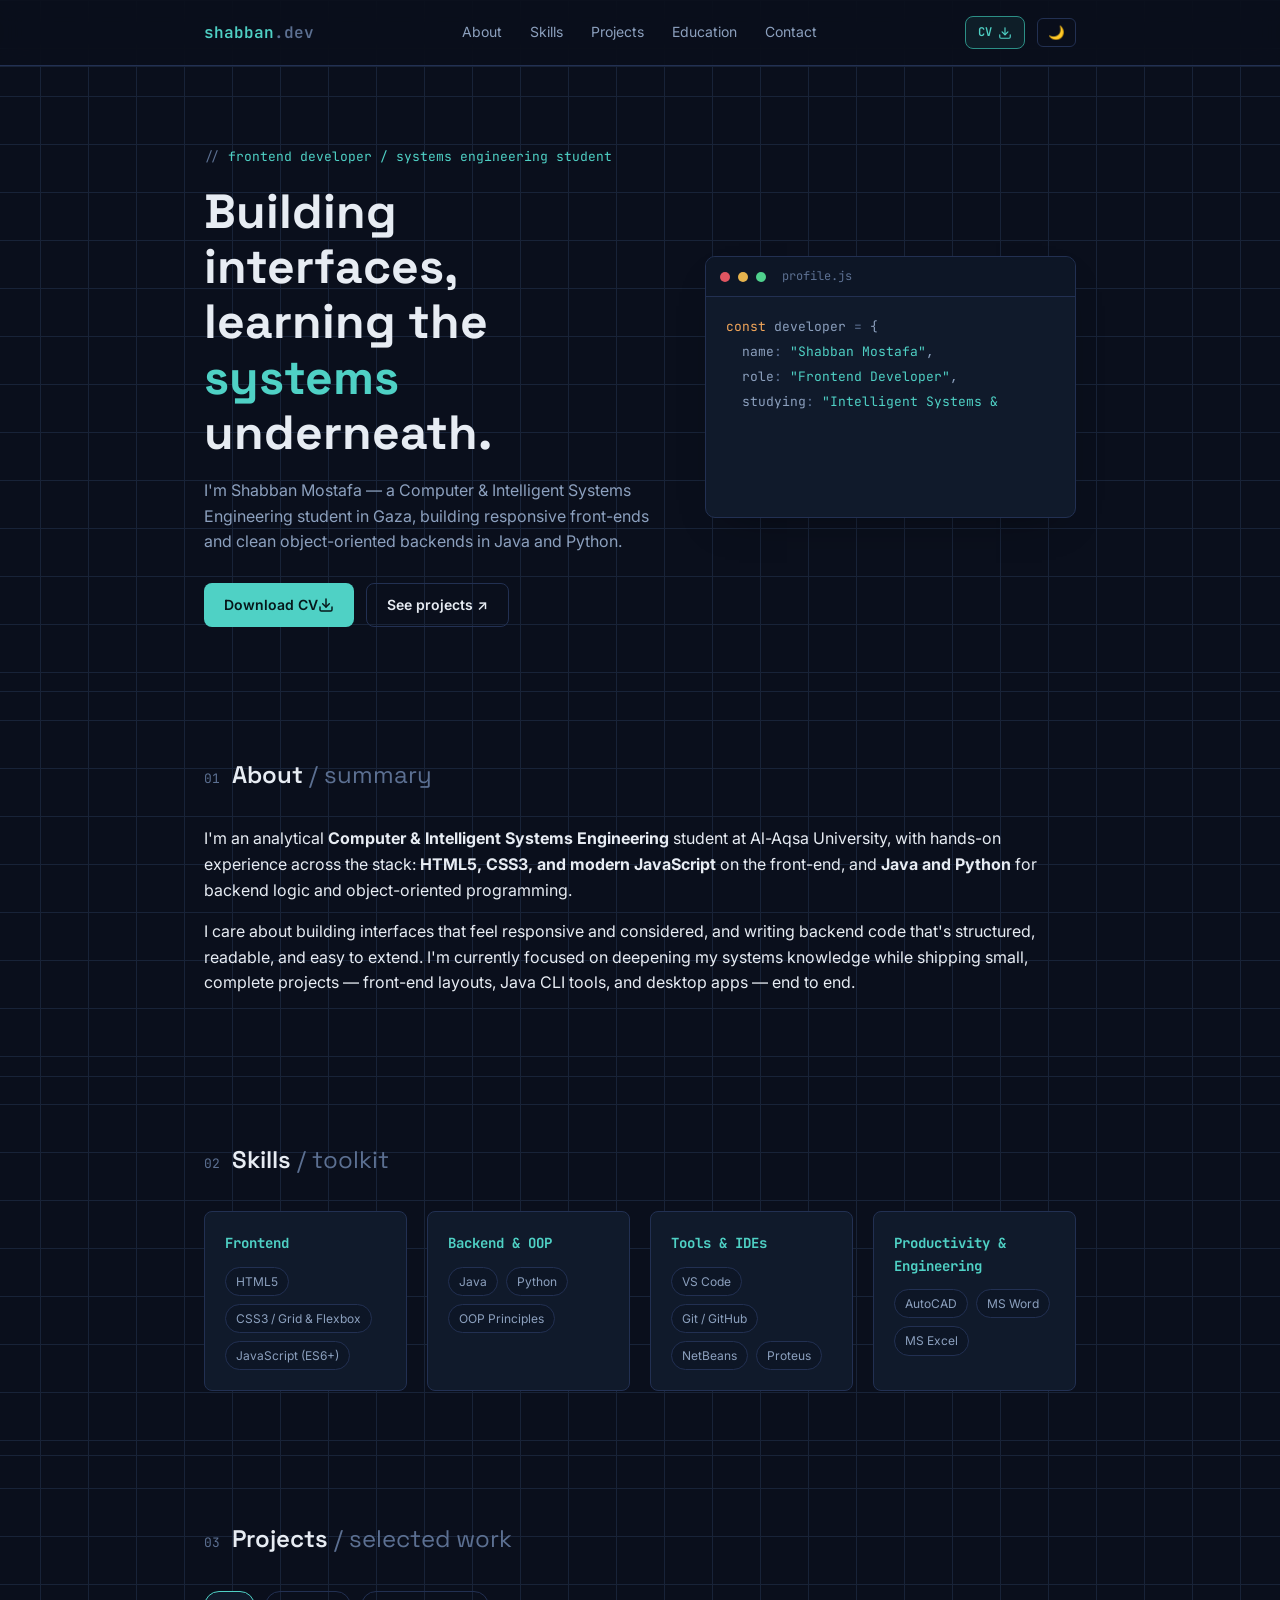
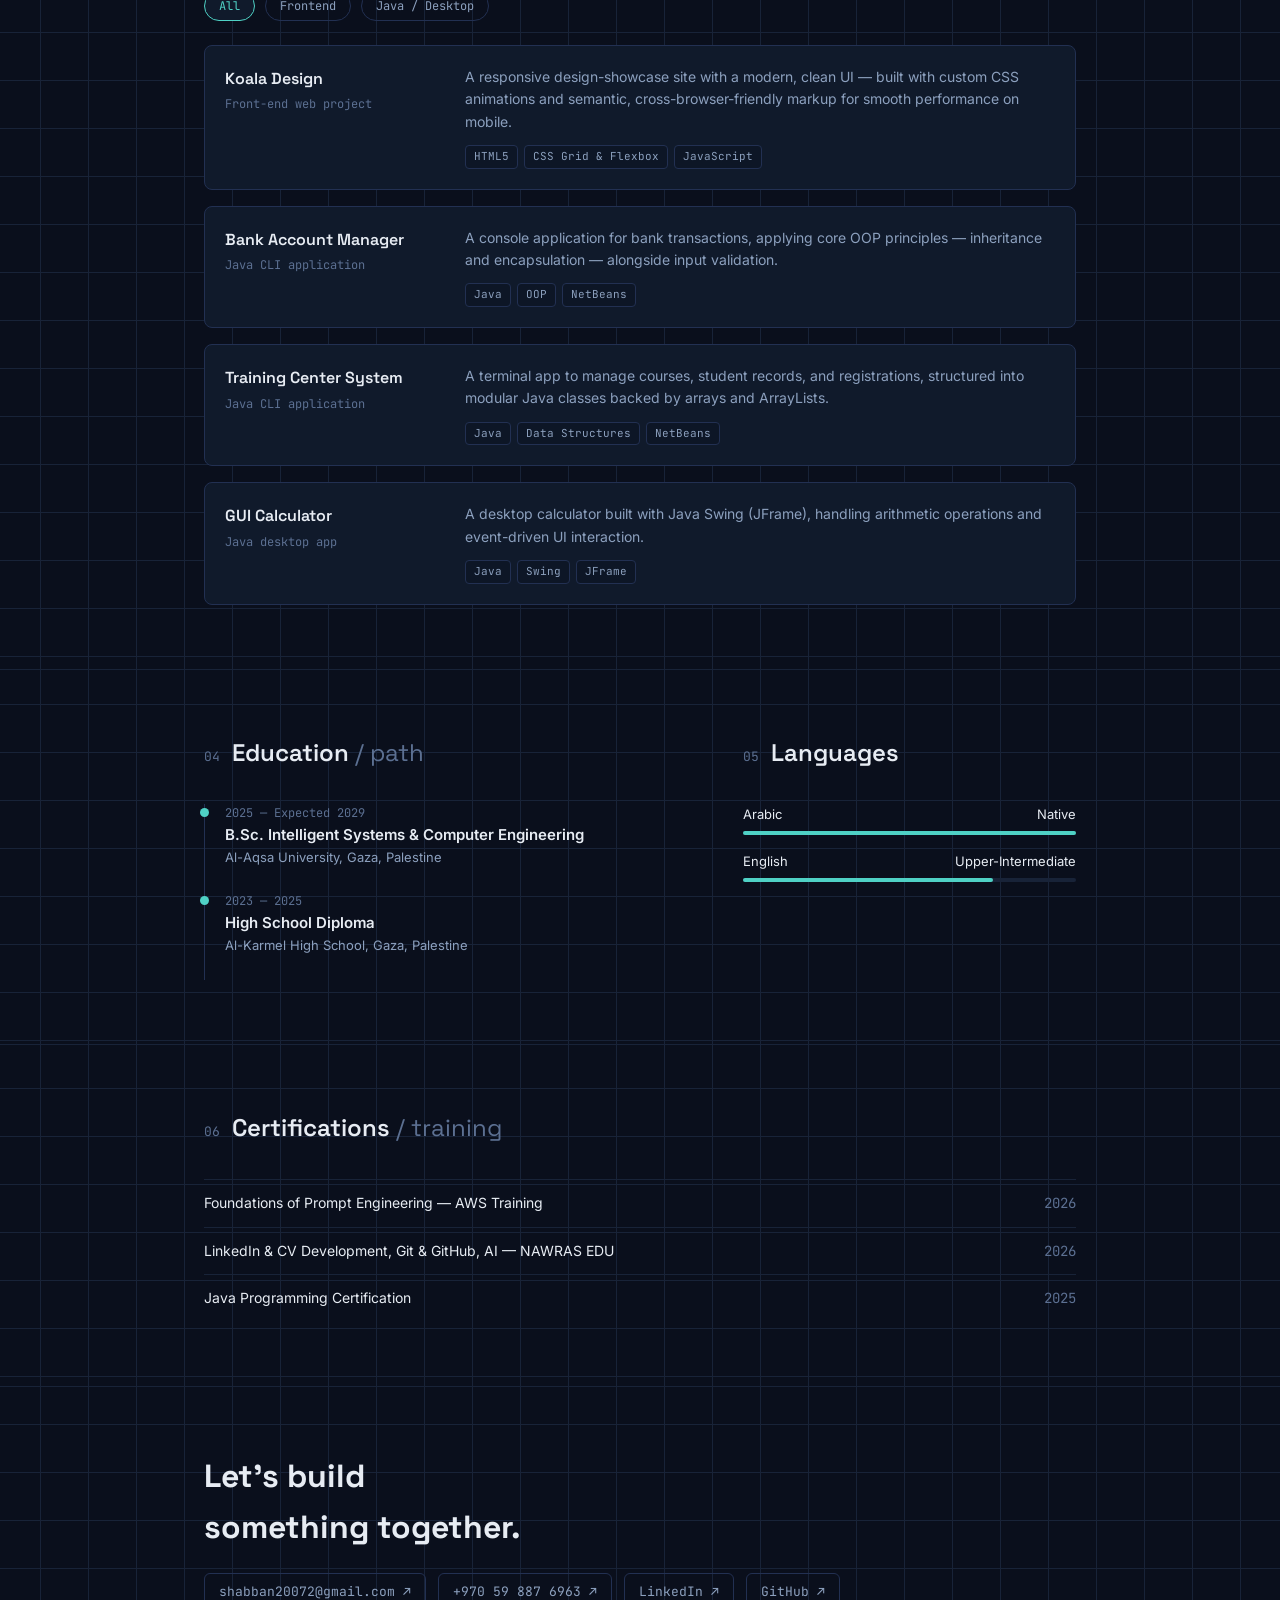
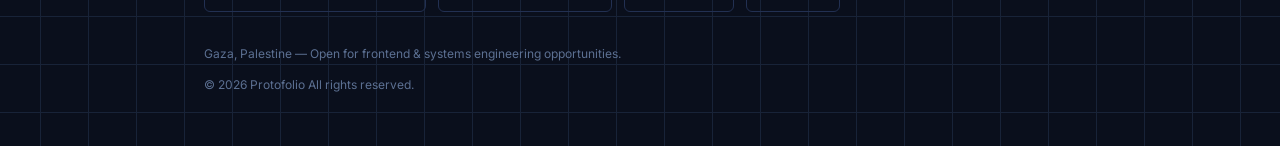
==== protofolio.html @ c846b04c "Add portfolio files: html, css, js, and cv" ====
<!DOCTYPE html>
<html lang="en" data-theme="dark">

<head>
    <meta charset="UTF-8">
    <meta name="viewport" content="width=device-width, initial-scale=1.0">
    <title>Shabban Mostafa — Frontend Developer & Systems Engineering Student</title>
    <link rel="preconnect" href="https://fonts.googleapis.com">
    <link rel="preconnect" href="https://fonts.gstatic.com" crossorigin>
    <link
        href="https://fonts.googleapis.com/css2?family=Inter:wght@400;500;600;700&family=JetBrains+Mono:wght@400;500;600&family=Space+Grotesk:wght@500;600;700&display=swap"
        rel="stylesheet">
    <link rel="icon" type="image/png" href="Gemini_Generated_Image_3iw3ls3iw3ls3iw3.jpg">
    <link rel="stylesheet" href="proto.css">
</head>

<body>

    <!-- Scroll Progress Indicator -->
    <div class="scroll-progress" id="scrollProgress"></div>
    <!-- الهيدر المطور مع زر السيرة الذاتية -->
    <header class="nav">
        <div class="nav-inner">
            <a href="#top" class="logo">shabban<span>.dev</span></a>

            <nav class="links" id="navLinks">
                <a href="#about">About</a>
                <a href="#skills">Skills</a>
                <a href="#projects">Projects</a>
                <a href="#education">Education</a>
                <a href="#contact">Contact</a>
            </nav>

            <div class="nav-controls">
                <!-- زر تحميل الـ CV في الهيدر -->
                <a href="Shabban CV.pdf" download class="btn-cv-nav" title="Download CV" target="_blank">
                    <span>CV</span>
                    <svg width="14" height="14" viewBox="0 0 24 24" fill="none" stroke="currentColor" stroke-width="2"
                        stroke-linecap="round" stroke-linejoin="round">
                        <path d="M21 15v4a2 2 0 0 1-2 2H5a2 2 0 0 1-2-2v-4" />
                        <polyline points="7 10 12 15 17 10" />
                        <line x1="12" y1="15" x2="12" y2="3" />
                    </svg>
                </a>

                <button id="themeToggle" class="icon-btn" aria-label="Toggle Theme">
                    <span class="theme-icon">🌙</span>
                </button>
                <button class="menu-toggle" id="menuToggle" aria-label="Toggle Navigation">
                    <span></span>
                    <span></span>
                    <span></span>
                </button>
            </div>
        </div>
    </header>

    <!-- قسم Hero Section المطور -->
    <section class="hero">
        <div class="wrap hero-grid">
            <div>
                <p class="kicker">frontend developer / systems engineering student</p>
                <h1 class="title">Building interfaces,<br>learning the <em>systems</em><br>underneath.</h1>
                <p class="lede">I'm Shabban Mostafa — a Computer &amp; Intelligent Systems Engineering student in Gaza,
                    building responsive front-ends and clean object-oriented backends in Java and Python.</p>
                <div class="cta-row">
                    <!-- زر تحميل الـ CV الرئيسي -->
                    <a class="btn btn-primary" href="Shabban CV.pdf" download target="_blank">
                        Download CV
                        <svg width="16" height="16" viewBox="0 0 24 24" fill="none" stroke="currentColor"
                            stroke-width="2.2" stroke-linecap="round" stroke-linejoin="round">
                            <path d="M21 15v4a2 2 0 0 1-2 2H5a2 2 0 0 1-2-2v-4" />
                            <polyline points="7 10 12 15 17 10" />
                            <line x1="12" y1="15" x2="12" y2="3" />
                        </svg>
                    </a>
                    <a class="btn btn-ghost" href="#projects">See projects ↗</a>
                </div>
            </div>
            <div class="terminal" aria-hidden="false">
                <div class="term-bar">
                    <span class="dot r"></span><span class="dot y"></span><span class="dot g"></span>
                    <span class="term-title">profile.js</span>
                </div>
                <div class="term-body" id="termBody"></div>
            </div>
        </div>
    </section>

    <!-- About Section -->
    <section id="about">
        <div class="wrap">
            <div class="sec-head">
                <span class="sec-num">01</span>
                <h2 class="sec-title">About <span class="dim">/ summary</span></h2>
            </div>
            <div class="about-body">
                <p>I'm an analytical <strong>Computer &amp; Intelligent Systems Engineering</strong> student at
                    Al-Aqsa University, with hands-on experience across the stack: <strong>HTML5, CSS3, and modern
                        JavaScript</strong> on the front-end, and <strong>Java and Python</strong> for backend logic
                    and object-oriented programming.</p>
                <p>I care about building interfaces that feel responsive and considered, and writing backend code
                    that's structured, readable, and easy to extend. I'm currently focused on deepening my systems
                    knowledge while shipping small, complete projects — front-end layouts, Java CLI tools, and
                    desktop apps — end to end.</p>
            </div>
        </div>
    </section>

    <!-- Skills Section -->
    <section id="skills">
        <div class="wrap">
            <div class="sec-head">
                <span class="sec-num">02</span>
                <h2 class="sec-title">Skills <span class="dim">/ toolkit</span></h2>
            </div>
            <div class="skill-groups">
                <div class="skill-card">
                    <h3>Frontend</h3>
                    <div class="chip-row">
                        <span class="chip">HTML5</span>
                        <span class="chip">CSS3 / Grid & Flexbox</span>
                        <span class="chip">JavaScript (ES6+)</span>
                    </div>
                </div>
                <div class="skill-card">
                    <h3>Backend &amp; OOP</h3>
                    <div class="chip-row">
                        <span class="chip">Java</span>
                        <span class="chip">Python</span>
                        <span class="chip">OOP Principles</span>
                    </div>
                </div>
                <div class="skill-card">
                    <h3>Tools &amp; IDEs</h3>
                    <div class="chip-row">
                        <span class="chip">VS Code</span>
                        <span class="chip">Git / GitHub</span>
                        <span class="chip">NetBeans</span>
                        <span class="chip">Proteus</span>
                    </div>
                </div>
                <div class="skill-card">
                    <h3>Productivity &amp; Engineering</h3>
                    <div class="chip-row">
                        <span class="chip">AutoCAD</span>
                        <span class="chip">MS Word</span>
                        <span class="chip">MS Excel</span>
                    </div>
                </div>
            </div>
        </div>
    </section>

    <!-- Projects Section -->
    <section id="projects">
        <div class="wrap">
            <div class="sec-head">
                <span class="sec-num">03</span>
                <h2 class="sec-title">Projects <span class="dim">/ selected work</span></h2>
            </div>

            <!-- Projects Filter -->
            <div class="project-filters">
                <button class="filter-btn active" data-filter="all">All</button>
                <button class="filter-btn" data-filter="frontend">Frontend</button>
                <button class="filter-btn" data-filter="java">Java / Desktop</button>
            </div>

            <div class="proj-list">
                <div class="proj" data-category="frontend">
                    <div class="proj-meta">
                        <div class="proj-name">Koala Design</div>
                        <span class="proj-type">Front-end web project</span>
                    </div>
                    <div class="proj-details">
                        <p class="proj-desc">A responsive design-showcase site with a modern, clean UI — built with
                            custom CSS animations and semantic, cross-browser-friendly markup for smooth performance
                            on mobile.</p>
                        <div class="proj-tags">
                            <span class="tag">HTML5</span>
                            <span class="tag">CSS Grid &amp; Flexbox</span>
                            <span class="tag">JavaScript</span>
                        </div>
                    </div>
                </div>

                <div class="proj" data-category="java">
                    <div class="proj-meta">
                        <div class="proj-name">Bank Account Manager</div>
                        <span class="proj-type">Java CLI application</span>
                    </div>
                    <div class="proj-details">
                        <p class="proj-desc">A console application for bank transactions, applying core OOP
                            principles — inheritance and encapsulation — alongside input validation.</p>
                        <div class="proj-tags">
                            <span class="tag">Java</span>
                            <span class="tag">OOP</span>
                            <span class="tag">NetBeans</span>
                        </div>
                    </div>
                </div>

                <div class="proj" data-category="java">
                    <div class="proj-meta">
                        <div class="proj-name">Training Center System</div>
                        <span class="proj-type">Java CLI application</span>
                    </div>
                    <div class="proj-details">
                        <p class="proj-desc">A terminal app to manage courses, student records, and registrations,
                            structured into modular Java classes backed by arrays and ArrayLists.</p>
                        <div class="proj-tags">
                            <span class="tag">Java</span>
                            <span class="tag">Data Structures</span>
                            <span class="tag">NetBeans</span>
                        </div>
                    </div>
                </div>

                <div class="proj" data-category="java">
                    <div class="proj-meta">
                        <div class="proj-name">GUI Calculator</div>
                        <span class="proj-type">Java desktop app</span>
                    </div>
                    <div class="proj-details">
                        <p class="proj-desc">A desktop calculator built with Java Swing (JFrame), handling
                            arithmetic operations and event-driven UI interaction.</p>
                        <div class="proj-tags">
                            <span class="tag">Java</span>
                            <span class="tag">Swing</span>
                            <span class="tag">JFrame</span>
                        </div>
                    </div>
                </div>
            </div>
        </div>
    </section>

    <!-- Education & Languages Section -->
    <section id="education">
        <div class="wrap two-col">
            <div>
                <div class="sec-head">
                    <span class="sec-num">04</span>
                    <h2 class="sec-title">Education <span class="dim">/ path</span></h2>
                </div>
                <div class="timeline">
                    <div class="tl-item">
                        <div class="tl-when">2025 — Expected 2029</div>
                        <div class="tl-what">B.Sc. Intelligent Systems &amp; Computer Engineering</div>
                        <div class="tl-where">Al-Aqsa University, Gaza, Palestine</div>
                    </div>
                    <div class="tl-item">
                        <div class="tl-when">2023 — 2025</div>
                        <div class="tl-what">High School Diploma</div>
                        <div class="tl-where">Al-Karmel High School, Gaza, Palestine</div>
                    </div>
                </div>
            </div>
            <div>
                <div class="sec-head">
                    <span class="sec-num">05</span>
                    <h2 class="sec-title">Languages</h2>
                </div>
                <div class="lang-item">
                    <div class="lang-name"><span>Arabic</span><span>Native</span></div>
                    <div class="bar">
                        <div class="bar-fill" style="width:100%"></div>
                    </div>
                </div>
                <div class="lang-item">
                    <div class="lang-name"><span>English</span><span>Upper-Intermediate</span></div>
                    <div class="bar">
                        <div class="bar-fill" style="width:75%"></div>
                    </div>
                </div>
            </div>
        </div>
    </section>

    <!-- Certifications Section -->
    <section id="certs">
        <div class="wrap">
            <div class="sec-head">
                <span class="sec-num">06</span>
                <h2 class="sec-title">Certifications <span class="dim">/ training</span></h2>
            </div>
            <ul class="cert-list">
                <li><span class="cert-name">Foundations of Prompt Engineering — AWS Training</span><span
                        class="cert-year">2026</span></li>
                <li><span class="cert-name">LinkedIn &amp; CV Development, Git &amp; GitHub, AI — NAWRAS
                        EDU</span><span class="cert-year">2026</span></li>
                <li><span class="cert-name">Java Programming Certification</span><span class="cert-year">2025</span>
                </li>
            </ul>
        </div>
    </section>

    <!-- Contact Section -->
    <footer id="contact">
        <div class="wrap">
            <h2 class="contact-title">Let's build<br>something together.</h2>
            <div class="contact-links">
                <a class="contact-item" href="mailto:shabban20072@gmail.com">shabban20072@gmail.com ↗</a>
                <a class="contact-item" href="https://api.whatsapp.com/send?phone=970598876963" target="_blank"
                    rel="noopener">+970 59 887 6963 ↗</a>
                <a class="contact-item" href="https://www.linkedin.com/in/shabban-bakroon-a314b6403/" target="_blank"
                    rel="noopener">LinkedIn ↗</a>
                <a class="contact-item" href="https://github.com/" target="_blank" rel="noopener">GitHub ↗</a>
            </div>
            <p class="foot-note">Gaza, Palestine — Open for frontend &amp; systems engineering opportunities.</p>
            <p class="foot-note">© 2026 Protofolio All rights reserved.</p>
        </div>
    </footer>

    </main>

    <!-- Back to top button -->
    <button id="backToTop" class="back-to-top" aria-label="Back to Top">↑</button>
    <script src="main.js"></script>
</body>

</html>
---- proto.css ----
:root {
    --bg: #0a0f1c;
    --bg-elev: #101a2b;
    --bg-elev-2: #0d1626;
    --line: #223052;
    --line-soft: #182338;
    --text: #e7ecf3;
    --text-dim: #8ca0be;
    --text-faint: #5c7092;
    --accent: #4fd1c5;
    --accent-hover: #67dccf;
    --accent-dim: #2c8f86;
    --accent-warm: #f2a65a;
    --font-display: 'Space Grotesk', sans-serif;
    --font-body: 'Inter', sans-serif;
    --font-mono: 'JetBrains Mono', monospace;
    --maxw: 920px;
    --radius: 8px;
    --transition: 0.2s ease;
}

[data-theme="light"] {
    --bg: #f8fafc;
    --bg-elev: #ffffff;
    --bg-elev-2: #f1f5f9;
    --line: #cbd5e1;
    --line-soft: #e2e8f0;
    --text: #0f172a;
    --text-dim: #475569;
    --text-faint: #94a3b8;
    --accent: #0d9488;
    --accent-hover: #14b8a6;
    --accent-dim: #99f6e4;
    --accent-warm: #d97706;
}

* {
    box-sizing: border-box;
}

html {
    scroll-behavior: smooth;
}

body {
    margin: 0;
    background: var(--bg);
    color: var(--text);
    font-family: var(--font-body);
    line-height: 1.6;
    background-image:
        linear-gradient(var(--line-soft) 1px, transparent 1px),
        linear-gradient(90deg, var(--line-soft) 1px, transparent 1px);
    background-size: 48px 48px;
    background-position: center top;
    transition: background-color 0.3s ease, color 0.3s ease;
}

/* Scroll Progress */
.scroll-progress {
    position: fixed;
    top: 0;
    left: 0;
    height: 3px;
    background: var(--accent);
    width: 0%;
    z-index: 100;
    transition: width 0.1s linear;
}

.wrap {
    max-width: var(--maxw);
    margin: 0 auto;
    padding: 0 24px;
}

/* ---------- NAV ---------- */
header.nav {
    position: sticky;
    top: 0;
    z-index: 50;
    background: rgba(10, 15, 28, 0.82);
    backdrop-filter: blur(12px);
    border-bottom: 1px solid var(--line);
    transition: background 0.3s ease;
}

[data-theme="light"] header.nav {
    background: rgba(248, 250, 252, 0.85);
}

.nav-inner {
    max-width: var(--maxw);
    margin: 0 auto;
    padding: 16px 24px;
    display: flex;
    align-items: center;
    justify-content: space-between;
}

.logo {
    font-family: var(--font-mono);
    font-size: 16px;
    font-weight: 600;
    color: var(--accent);
    text-decoration: none;
}

.logo span {
    color: var(--text-faint);
}

nav.links {
    display: flex;
    gap: 28px;
}

nav.links a {
    font-size: 14px;
    text-decoration: none;
    color: var(--text-dim);
    transition: color var(--transition);
}

nav.links a:hover {
    color: var(--accent);
}

.nav-controls {
    display: flex;
    align-items: center;
    gap: 12px;
}

.icon-btn,
.menu-toggle {
    background: transparent;
    border: 1px solid var(--line);
    color: var(--text);
    padding: 6px 10px;
    border-radius: 6px;
    cursor: pointer;
    transition: var(--transition);
}

.icon-btn:hover {
    border-color: var(--accent);
}

.menu-toggle {
    display: none;
    flex-direction: column;
    gap: 4px;
}

.menu-toggle span {
    width: 18px;
    height: 2px;
    background: var(--text);
}

@media (max-width: 768px) {
    .menu-toggle {
        display: flex;
    }

    nav.links {
        position: absolute;
        top: 100%;
        left: 0;
        right: 0;
        background: var(--bg-elev);
        flex-direction: column;
        padding: 20px 24px;
        gap: 16px;
        border-bottom: 1px solid var(--line);
        display: none;
    }

    nav.links.active {
        display: flex;
    }
}

/* ---------- HERO ---------- */
.hero {
    padding: 80px 0 64px;
}

.hero-grid {
    display: grid;
    grid-template-columns: 1.1fr 0.9fr;
    gap: 48px;
    align-items: center;
}

@media (max-width: 780px) {
    .hero-grid {
        grid-template-columns: 1fr;
    }
}

.kicker {
    font-family: var(--font-mono);
    font-size: 13px;
    color: var(--accent);
    margin: 0 0 16px;
}

.kicker::before {
    content: "// ";
    color: var(--text-faint);
}

h1.title {
    font-family: var(--font-display);
    font-size: clamp(32px, 5vw, 48px);
    line-height: 1.15;
    margin: 0 0 18px;
    font-weight: 700;
}

h1.title em {
    font-style: normal;
    color: var(--accent);
}

.lede {
    color: var(--text-dim);
    font-size: 16px;
    max-width: 48ch;
    margin: 0 0 28px;
}

.cta-row {
    display: flex;
    gap: 12px;
}

.btn {
    font-family: var(--font-body);
    font-weight: 600;
    font-size: 14px;
    padding: 10px 20px;
    border-radius: var(--radius);
    text-decoration: none;
    display: inline-flex;
    align-items: center;
    transition: var(--transition);
}

.btn-primary {
    background: var(--accent);
    color: #06171a;
}

.btn-primary:hover {
    background: var(--accent-hover);
    transform: translateY(-2px);
}

.btn-ghost {
    border: 1px solid var(--line);
    color: var(--text);
}

.btn-ghost:hover {
    border-color: var(--accent);
    color: var(--accent);
    transform: translateY(-2px);
}

/* ---------- TERMINAL ---------- */
.terminal {
    background: var(--bg-elev);
    border: 1px solid var(--line);
    border-radius: 10px;
    overflow: hidden;
    box-shadow: 0 16px 40px -20px rgba(0, 0, 0, 0.4);
}

.term-bar {
    display: flex;
    align-items: center;
    gap: 8px;
    padding: 10px 14px;
    border-bottom: 1px solid var(--line);
    background: var(--bg-elev-2);
}

/* ---------- CV BUTTONS ---------- */
.btn-cv-nav {
    display: inline-flex;
    align-items: center;
    gap: 6px;
    font-family: var(--font-mono);
    font-size: 12px;
    font-weight: 600;
    color: var(--accent);
    background: rgba(79, 209, 197, 0.08);
    border: 1px solid var(--accent-dim);
    padding: 6px 12px;
    border-radius: var(--radius);
    text-decoration: none;
    transition: var(--transition);
}

.btn-cv-nav:hover {
    background: var(--accent);
    color: #06171a;
    border-color: var(--accent);
    transform: translateY(-1px);
}

.btn svg {
    transition: transform var(--transition);
}

.btn:hover svg {
    transform: translateY(2px);
}

.dot {
    width: 10px;
    height: 10px;
    border-radius: 50%;
}

.dot.r {
    background: #e05561;
}

.dot.y {
    background: #e6b34d;
}

.dot.g {
    background: #4fd18d;
}

.term-title {
    margin-left: 8px;
    font-family: var(--font-mono);
    font-size: 12px;
    color: var(--text-faint);
}

.term-body {
    padding: 20px;
    font-family: var(--font-mono);
    font-size: 13px;
    color: var(--text-dim);
    min-height: 220px;
}

.term-body .line {
    margin: 0 0 4px;
}

.term-key {
    color: var(--accent-warm);
}

.term-str {
    color: var(--accent);
}

.term-punct {
    color: var(--text-faint);
}

.cursor {
    display: inline-block;
    width: 8px;
    height: 15px;
    background: var(--accent);
    animation: blink 1s steps(1) infinite;
}

@keyframes blink {
    50% {
        opacity: 0;
    }
}

/* ---------- SECTIONS ---------- */
section {
    padding: 64px 0;
    border-top: 1px solid var(--line-soft);
}

.sec-head {
    display: flex;
    align-items: baseline;
    gap: 12px;
    margin-bottom: 32px;
}

.sec-num {
    font-family: var(--font-mono);
    font-size: 13px;
    color: var(--text-faint);
}

.sec-title {
    font-family: var(--font-display);
    font-size: 24px;
    font-weight: 600;
    margin: 0;
}

.sec-title .dim {
    color: var(--text-faint);
    font-weight: 400;
}

/* ---------- SKILLS CARDS ---------- */
.skill-groups {
    display: grid;
    grid-template-columns: repeat(auto-fit, minmax(200px, 1fr));
    gap: 20px;
}

.skill-card {
    background: var(--bg-elev);
    border: 1px solid var(--line);
    border-radius: var(--radius);
    padding: 20px;
    transition: var(--transition);
}

.skill-card:hover {
    border-color: var(--accent);
    transform: translateY(-3px);
}

.skill-card h3 {
    font-family: var(--font-mono);
    font-size: 14px;
    color: var(--accent);
    margin: 0 0 12px;
}

.chip-row {
    display: flex;
    flex-wrap: wrap;
    gap: 8px;
}

.chip {
    font-size: 12px;
    padding: 4px 10px;
    border: 1px solid var(--line);
    border-radius: 20px;
    color: var(--text-dim);
    background: var(--bg-elev-2);
}

/* ---------- PROJECTS & FILTERS ---------- */
.project-filters {
    display: flex;
    gap: 10px;
    margin-bottom: 24px;
}

.filter-btn {
    background: transparent;
    border: 1px solid var(--line);
    color: var(--text-dim);
    padding: 6px 14px;
    border-radius: 20px;
    cursor: pointer;
    font-family: var(--font-mono);
    font-size: 12px;
    transition: var(--transition);
}

.filter-btn.active,
.filter-btn:hover {
    border-color: var(--accent);
    color: var(--accent);
    background: var(--bg-elev);
}

.proj-list {
    display: flex;
    flex-direction: column;
    gap: 16px;
}

.proj {
    padding: 20px;
    background: var(--bg-elev);
    border: 1px solid var(--line);
    border-radius: var(--radius);
    display: grid;
    grid-template-columns: 220px 1fr;
    gap: 20px;
    transition: var(--transition);
}

.proj:hover {
    border-color: var(--accent-dim);
    transform: translateY(-2px);
}

@media (max-width: 650px) {
    .proj {
        grid-template-columns: 1fr;
    }
}

.proj-name {
    font-family: var(--font-display);
    font-weight: 600;
    font-size: 16px;
}

.proj-type {
    display: block;
    font-family: var(--font-mono);
    font-size: 12px;
    color: var(--text-faint);
    margin-top: 4px;
}

.proj-desc {
    color: var(--text-dim);
    font-size: 14px;
    margin: 0 0 12px;
}

.proj-tags {
    display: flex;
    flex-wrap: wrap;
    gap: 6px;
}

.tag {
    font-family: var(--font-mono);
    font-size: 11px;
    padding: 2px 8px;
    border-radius: 4px;
    background: var(--bg-elev-2);
    border: 1px solid var(--line);
    color: var(--text-dim);
}

/* ---------- TIMELINE & CERTS ---------- */
.two-col {
    display: grid;
    grid-template-columns: 1.2fr 0.8fr;
    gap: 40px;
}

@media (max-width: 700px) {
    .two-col {
        grid-template-columns: 1fr;
    }
}

.timeline {
    position: relative;
    padding-left: 20px;
    border-left: 1px solid var(--line);
}

.tl-item {
    position: relative;
    padding-bottom: 24px;
}

.tl-item::before {
    content: "";
    position: absolute;
    left: -25px;
    top: 4px;
    width: 9px;
    height: 9px;
    border-radius: 50%;
    background: var(--accent);
}

.tl-when {
    font-family: var(--font-mono);
    font-size: 12px;
    color: var(--text-faint);
}

.tl-what {
    font-weight: 600;
    font-size: 15px;
}

.tl-where {
    color: var(--text-dim);
    font-size: 13px;
}

.cert-list {
    list-style: none;
    padding: 0;
    margin: 0;
}

.cert-list li {
    padding: 12px 0;
    border-top: 1px solid var(--line-soft);
    display: flex;
    justify-content: space-between;
    font-size: 14px;
}

.cert-year {
    font-family: var(--font-mono);
    color: var(--text-faint);
}

.lang-item {
    margin-bottom: 16px;
}

.lang-name {
    display: flex;
    justify-content: space-between;
    font-size: 13px;
    margin-bottom: 6px;
}

.bar {
    height: 4px;
    background: var(--line-soft);
    border-radius: 2px;
}

.bar-fill {
    height: 100%;
    background: var(--accent);
    border-radius: 2px;
}

/* ---------- FOOTER & BACK TO TOP ---------- */
footer {
    padding: 64px 0 40px;
    border-top: 1px solid var(--line-soft);
}

.contact-title {
    font-family: var(--font-display);
    font-size: 32px;
    margin: 0 0 20px;
}

.contact-links {
    display: flex;
    flex-wrap: wrap;
    gap: 12px;
    margin-bottom: 32px;
}

.contact-item {
    font-family: var(--font-mono);
    font-size: 13px;
    color: var(--text-dim);
    text-decoration: none;
    border: 1px solid var(--line);
    padding: 8px 14px;
    border-radius: 6px;
    transition: var(--transition);
}

.contact-item:hover {
    border-color: var(--accent);
    color: var(--accent);
}

.foot-note {
    color: var(--text-faint);
    font-size: 12px;
}

.back-to-top {
    position: fixed;
    bottom: 20px;
    right: 20px;
    background: var(--bg-elev);
    border: 1px solid var(--line);
    color: var(--text);
    padding: 10px 14px;
    border-radius: 50%;
    cursor: pointer;
    display: none;
    transition: var(--transition);
}

.back-to-top.visible {
    display: block;
}

.back-to-top:hover {
    border-color: var(--accent);
    color: var(--accent);
}
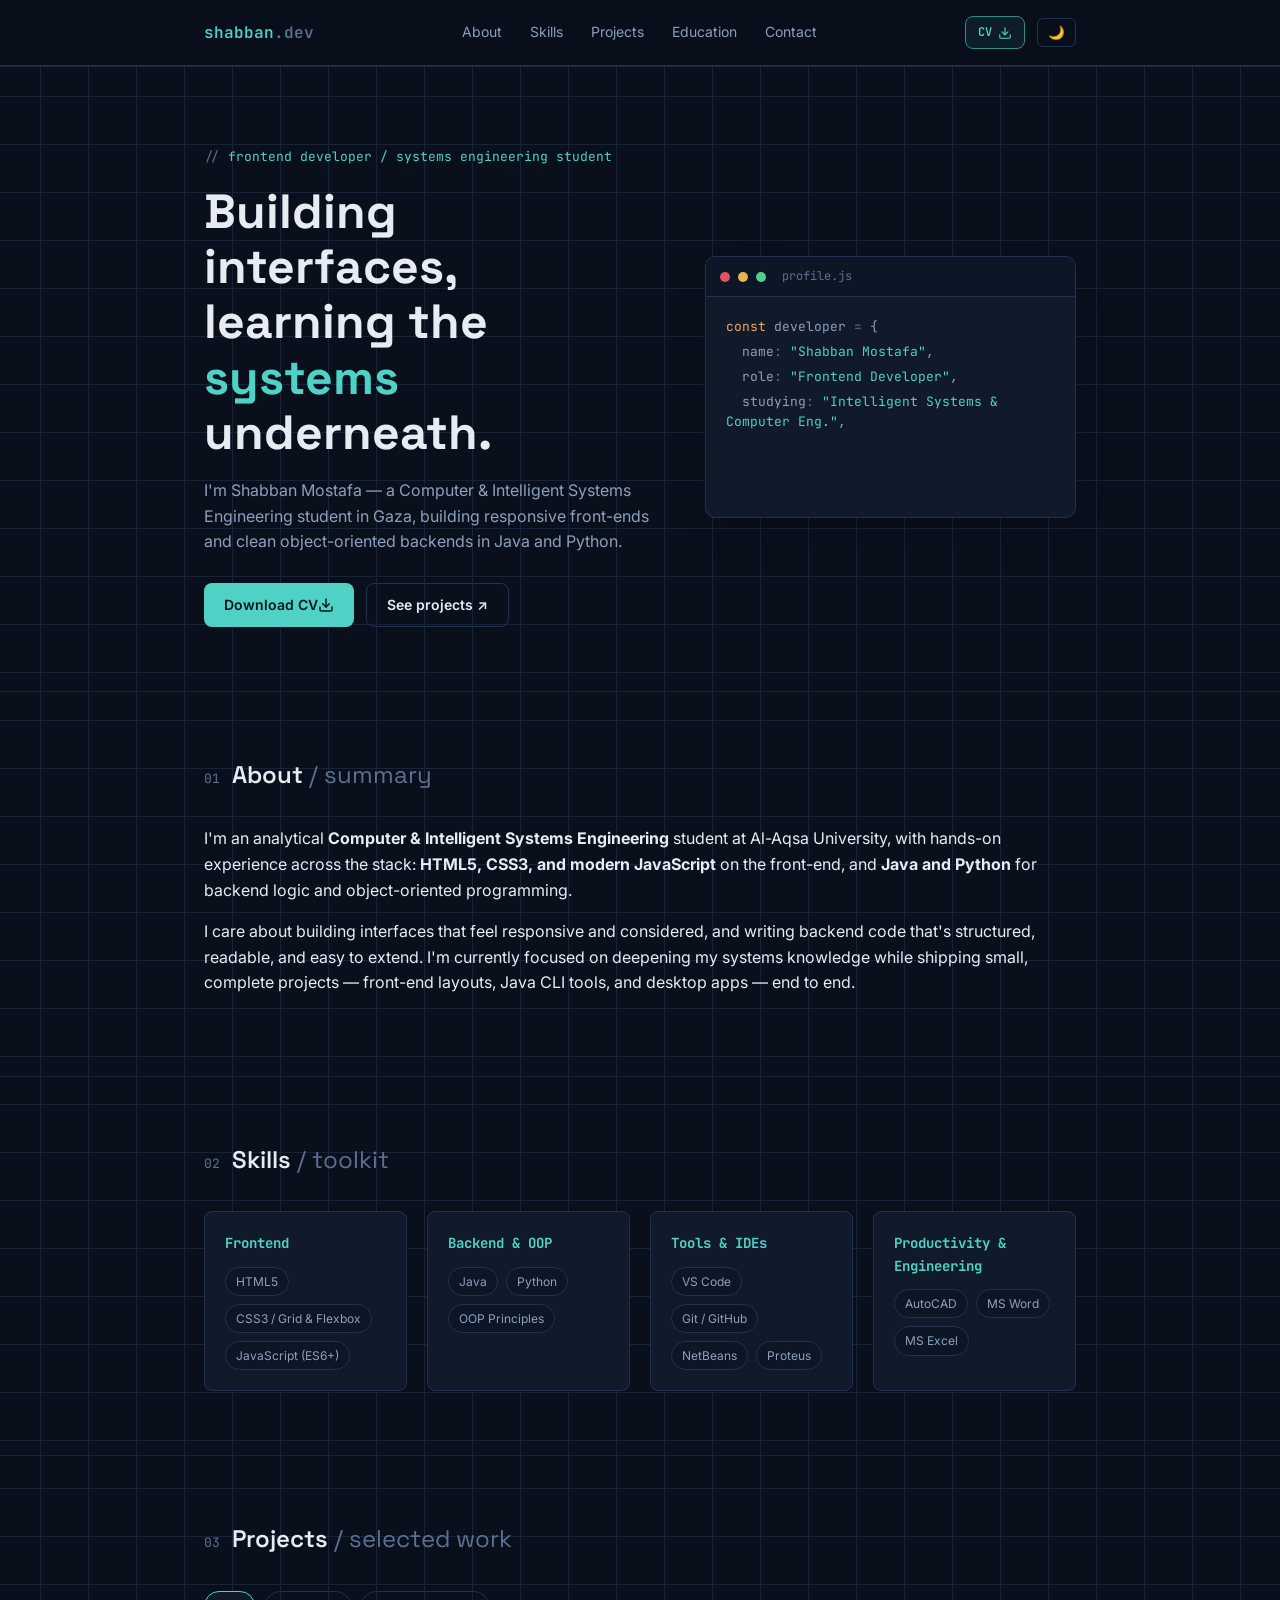
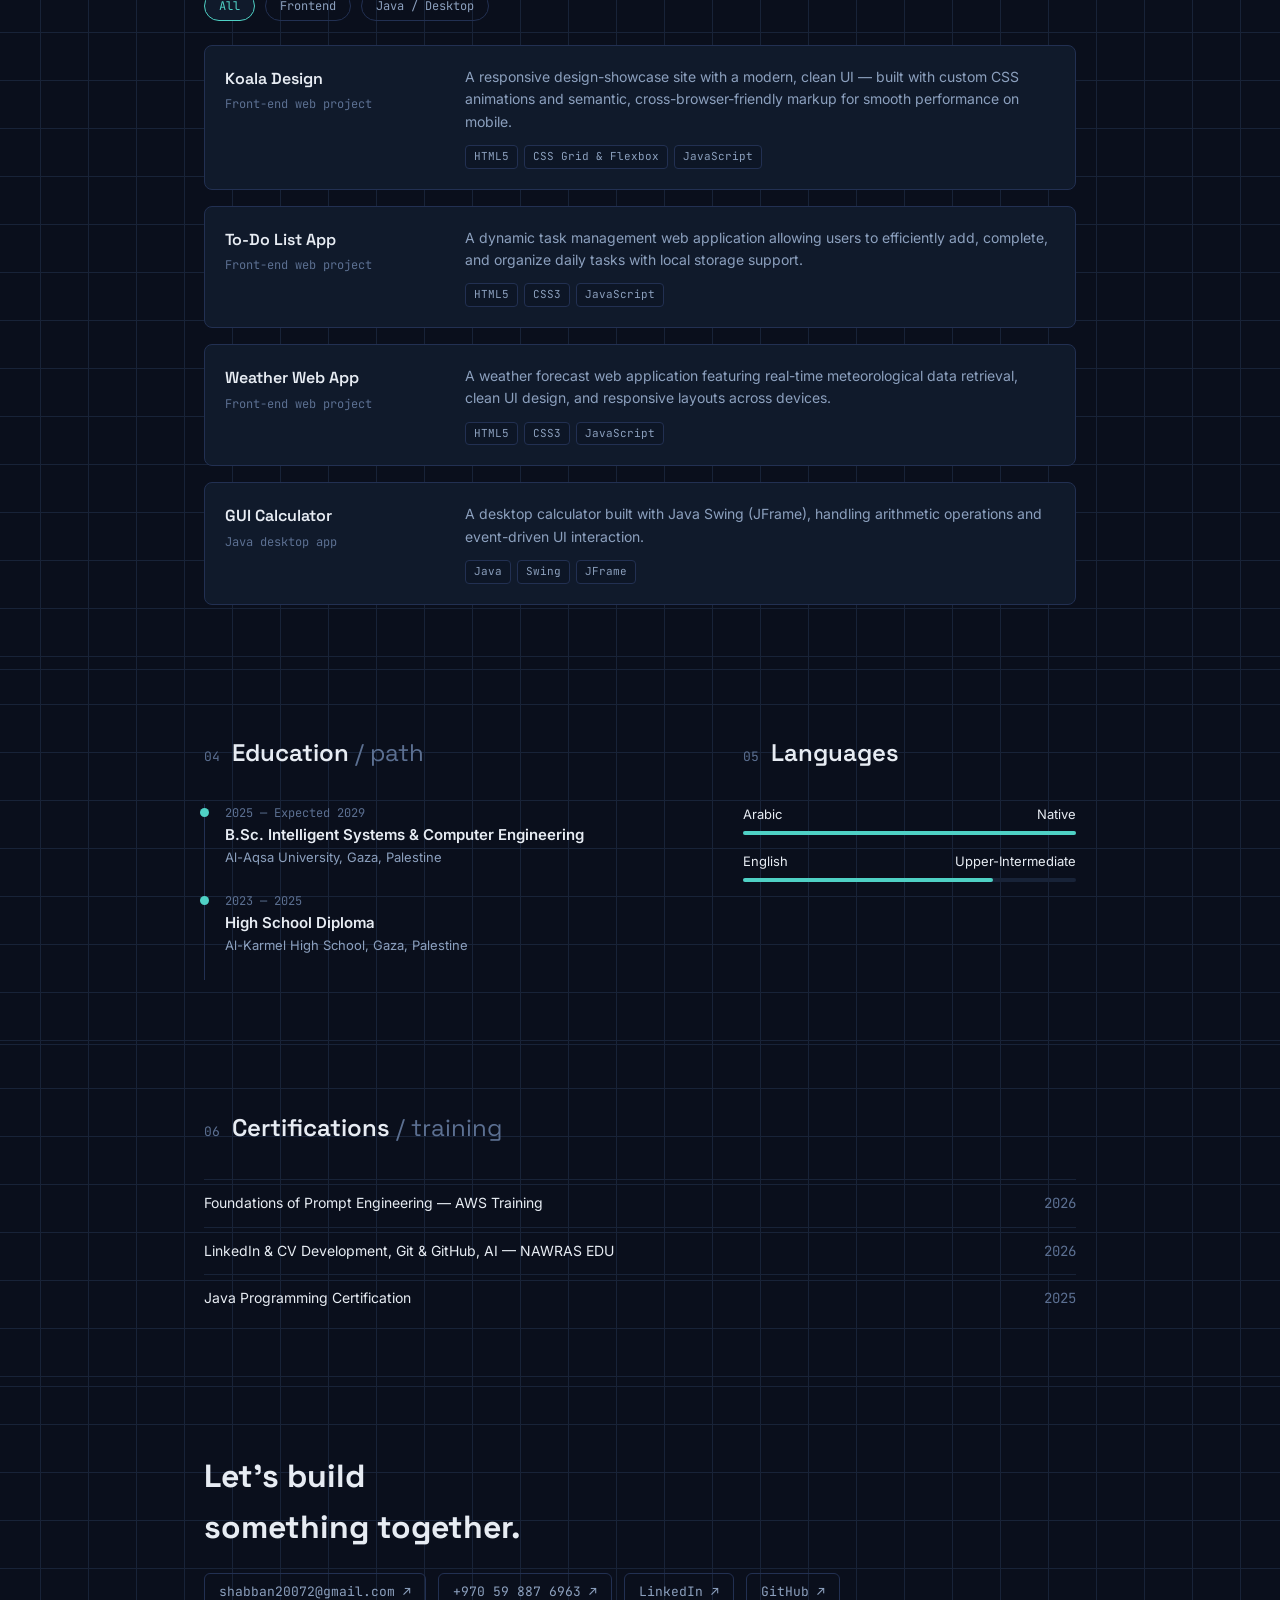
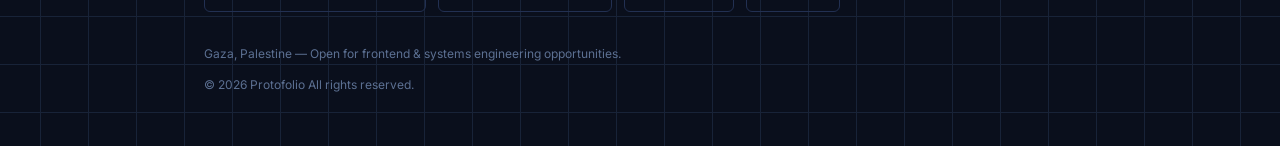
==== commit 5fcf2420: "Update project details and links in protofolio.html" ====
--- a/protofolio.html
+++ b/protofolio.html
@@ -185,34 +185,34 @@
                     </div>
                 </div>
 
-                <div class="proj" data-category="java">
+                <div class="proj" data-category="frontend">
                     <div class="proj-meta">
-                        <div class="proj-name">Bank Account Manager</div>
-                        <span class="proj-type">Java CLI application</span>
+                        <div class="proj-name">To-Do List App</div>
+                        <span class="proj-type">Front-end web project</span>
                     </div>
                     <div class="proj-details">
-                        <p class="proj-desc">A console application for bank transactions, applying core OOP
-                            principles — inheritance and encapsulation — alongside input validation.</p>
+                        <p class="proj-desc">A dynamic task management web application allowing users to efficiently
+                            add, complete, and organize daily tasks with local storage support.</p>
                         <div class="proj-tags">
-                            <span class="tag">Java</span>
-                            <span class="tag">OOP</span>
-                            <span class="tag">NetBeans</span>
+                            <span class="tag">HTML5</span>
+                            <span class="tag">CSS3</span>
+                            <span class="tag">JavaScript</span>
                         </div>
                     </div>
                 </div>
 
-                <div class="proj" data-category="java">
+                <div class="proj" data-category="frontend">
                     <div class="proj-meta">
-                        <div class="proj-name">Training Center System</div>
-                        <span class="proj-type">Java CLI application</span>
+                        <div class="proj-name">Weather Web App</div>
+                        <span class="proj-type">Front-end web project</span>
                     </div>
                     <div class="proj-details">
-                        <p class="proj-desc">A terminal app to manage courses, student records, and registrations,
-                            structured into modular Java classes backed by arrays and ArrayLists.</p>
+                        <p class="proj-desc">A weather forecast web application featuring real-time meteorological data
+                            retrieval, clean UI design, and responsive layouts across devices.</p>
                         <div class="proj-tags">
-                            <span class="tag">Java</span>
-                            <span class="tag">Data Structures</span>
-                            <span class="tag">NetBeans</span>
+                            <span class="tag">HTML5</span>
+                            <span class="tag">CSS3</span>
+                            <span class="tag">JavaScript</span>
                         </div>
                     </div>
                 </div>
@@ -306,7 +306,8 @@
                     rel="noopener">+970 59 887 6963 ↗</a>
                 <a class="contact-item" href="https://www.linkedin.com/in/shabban-bakroon-a314b6403/" target="_blank"
                     rel="noopener">LinkedIn ↗</a>
-                <a class="contact-item" href="https://github.com/" target="_blank" rel="noopener">GitHub ↗</a>
+                <a class="contact-item" href="https://github.com/shabban-Eng" target="_blank" rel="noopener">GitHub
+                    ↗</a>
             </div>
             <p class="foot-note">Gaza, Palestine — Open for frontend &amp; systems engineering opportunities.</p>
             <p class="foot-note">© 2026 Protofolio All rights reserved.</p>
